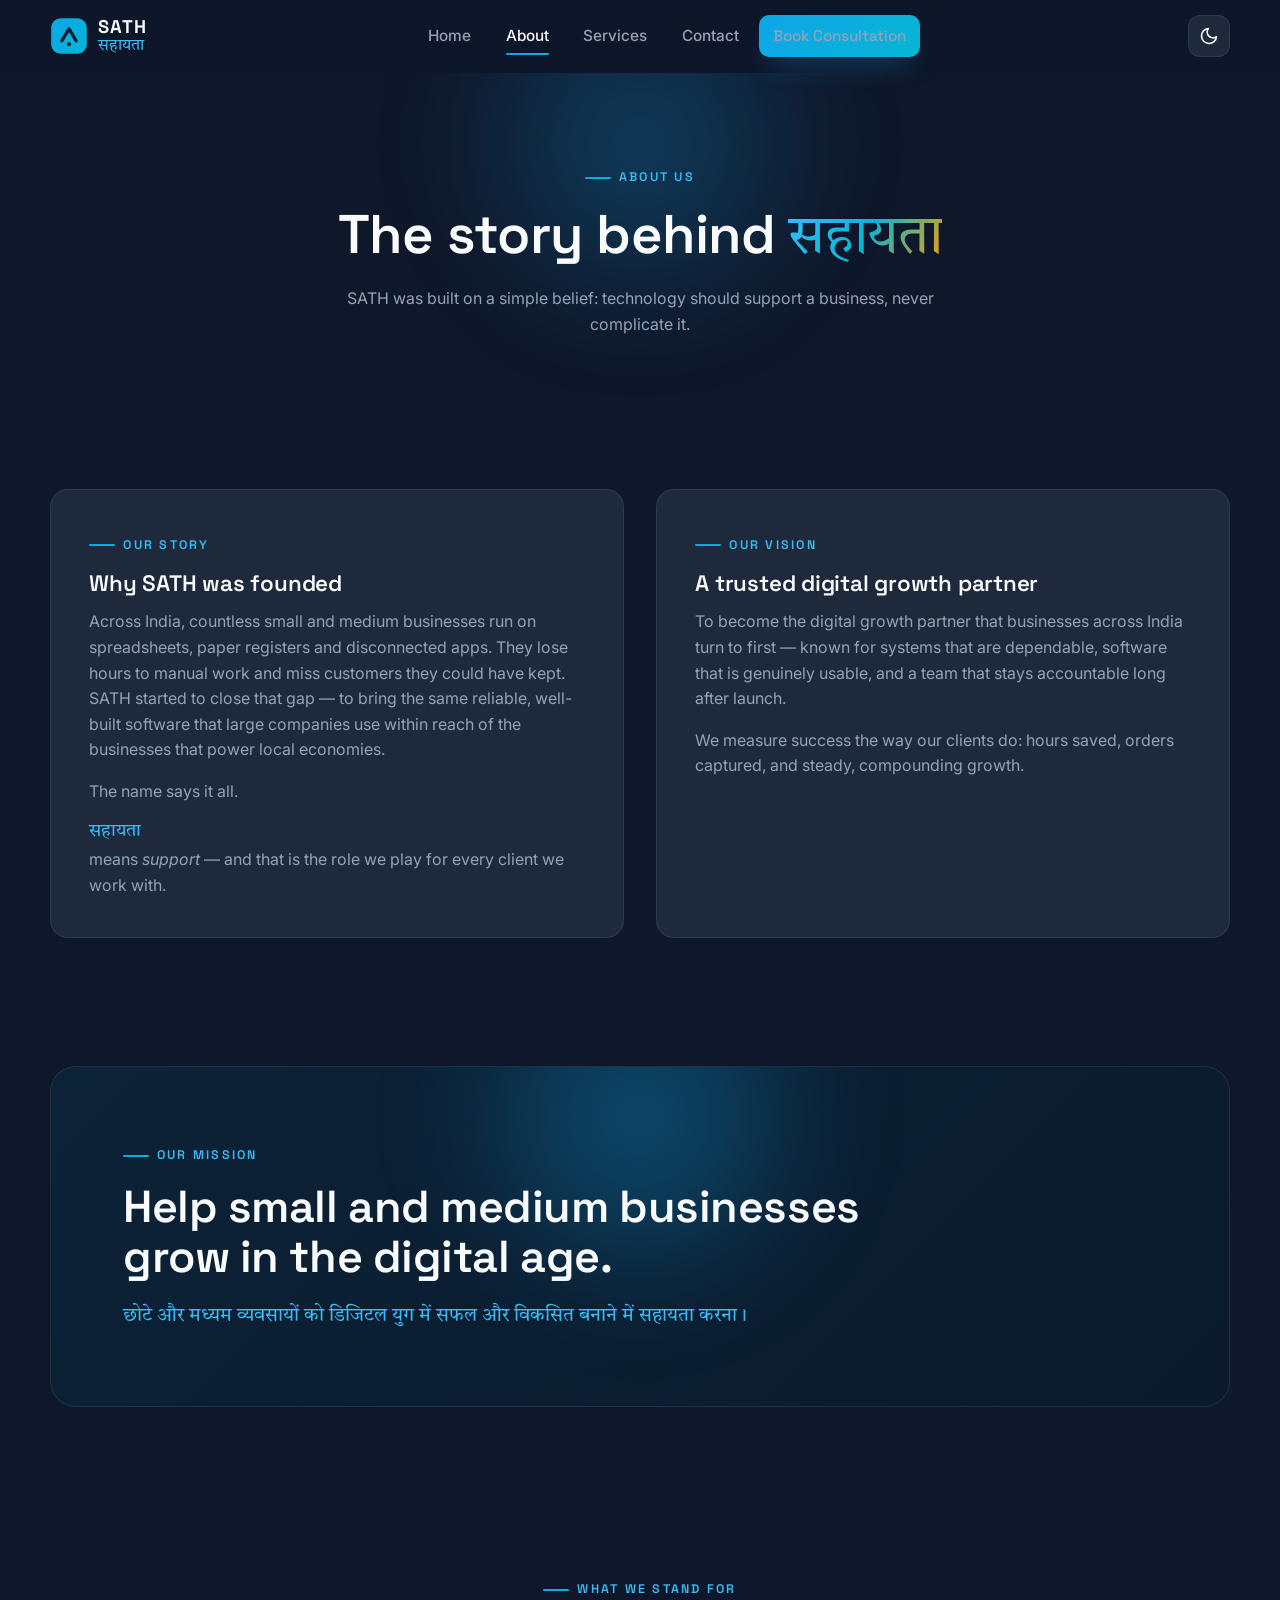
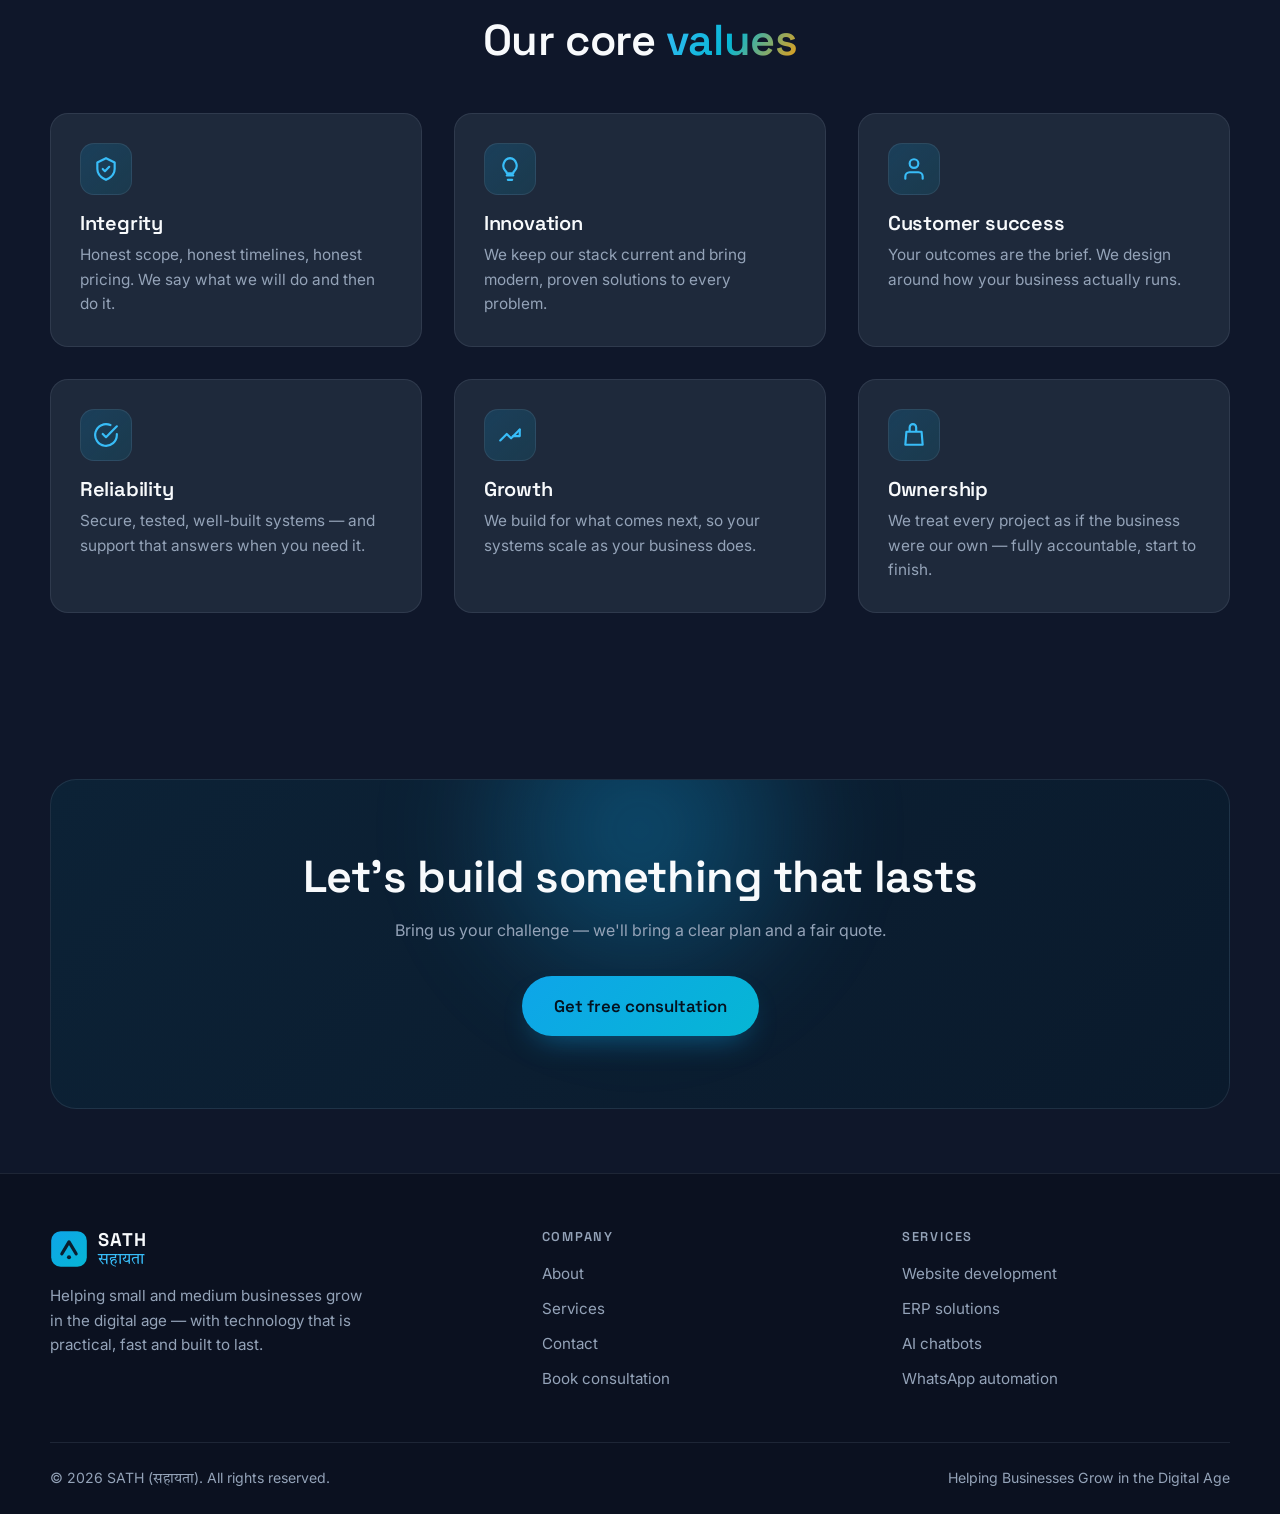
==== about.html @ d61c106b "Add files via upload" ====
<!DOCTYPE html>
<html lang="en">
<head>
  <meta charset="UTF-8" />
  <meta name="viewport" content="width=device-width, initial-scale=1.0" />

  <title>About SATH (सहायता) — Our Story, Vision & Values</title>
  <meta name="description" content="The story behind SATH (सहायता): our vision to be a trusted digital growth partner for businesses, our mission, and the core values that guide every project." />
  <meta name="keywords" content="about SATH, digital transformation India, business growth partner, ERP company, सहायता" />
  <meta name="theme-color" content="#0F172A" />
  <link rel="canonical" href="https://example.com/about.html" />

  <meta property="og:type" content="website" />
  <meta property="og:title" content="About SATH (सहायता)" />
  <meta property="og:description" content="Our story, vision, mission and values — a trusted digital growth partner for businesses." />
  <meta property="og:image" content="assets/images/og-cover.jpg" />
  <meta name="twitter:card" content="summary_large_image" />

  <link rel="icon" type="image/svg+xml" href="assets/icons/favicon.svg" />
  <link rel="preconnect" href="https://fonts.googleapis.com" />
  <link rel="preconnect" href="https://fonts.gstatic.com" crossorigin />
  <link href="https://fonts.googleapis.com/css2?family=Space+Grotesk:wght@500;600;700&family=Inter:wght@400;500;600&family=Tiro+Devanagari+Hindi&display=swap" rel="stylesheet" />
  <link rel="stylesheet" href="css/style.css" />
</head>
<body>

  <div class="loader" aria-hidden="true">
    <div class="loader__mark"><div class="loader__ring"></div><div class="loader__word deva">सहायता</div></div>
  </div>

  <header class="nav">
    <div class="container nav__inner">
      <a class="brand" href="index.html" aria-label="SATH home">
        <img class="brand__mark" src="assets/icons/favicon.svg" alt="" width="38" height="38" />
        <span class="brand__text"><span class="brand__en">SATH</span><span class="brand__hi deva">सहायता</span></span>
      </a>
      <nav class="nav__links" aria-label="Primary">
        <a href="index.html">Home</a>
        <a href="about.html" class="active">About</a>
        <a href="services.html">Services</a>
        <a href="contact.html">Contact</a>
        <a href="contact.html" class="btn btn--primary">Book Consultation</a>
      </nav>
      <div class="nav__actions">
        <button class="theme-toggle" aria-label="Toggle dark and light mode">
          <svg class="icon-moon" viewBox="0 0 24 24" fill="none" stroke="currentColor" stroke-width="2" stroke-linecap="round" stroke-linejoin="round"><path d="M21 12.79A9 9 0 1 1 11.21 3 7 7 0 0 0 21 12.79z"/></svg>
          <svg class="icon-sun" viewBox="0 0 24 24" fill="none" stroke="currentColor" stroke-width="2" stroke-linecap="round" stroke-linejoin="round"><circle cx="12" cy="12" r="5"/><path d="M12 1v2M12 21v2M4.22 4.22l1.42 1.42M18.36 18.36l1.42 1.42M1 12h2M21 12h2M4.22 19.78l1.42-1.42M18.36 5.64l1.42-1.42"/></svg>
        </button>
        <button class="hamburger" aria-label="Open menu" aria-expanded="false"><span></span></button>
      </div>
    </div>
  </header>

  <main>
    <!-- Page hero -->
    <section class="page-hero">
      <div class="container">
        <span class="eyebrow" style="justify-content:center;">About us</span>
        <h1>The story behind <span class="grad-text deva">सहायता</span></h1>
        <p>SATH was built on a simple belief: technology should support a business, never complicate it.</p>
      </div>
    </section>

    <!-- Company story -->
    <section class="section section--tight">
      <div class="container">
        <div class="split">
          <div class="panel reveal">
            <span class="eyebrow">Our story</span>
            <h3>Why SATH was founded</h3>
            <p>Across India, countless small and medium businesses run on spreadsheets, paper registers and disconnected apps. They lose hours to manual work and miss customers they could have kept. SATH started to close that gap — to bring the same reliable, well-built software that large companies use within reach of the businesses that power local economies.</p>
            <p style="margin-top: 1rem;">The name says it all. <span class="deva" style="color:var(--secondary);">सहायता</span> means <em>support</em> — and that is the role we play for every client we work with.</p>
          </div>
          <div class="panel reveal" data-delay="1">
            <span class="eyebrow">Our vision</span>
            <h3>A trusted digital growth partner</h3>
            <p>To become the digital growth partner that businesses across India turn to first — known for systems that are dependable, software that is genuinely usable, and a team that stays accountable long after launch.</p>
            <p style="margin-top: 1rem;">We measure success the way our clients do: hours saved, orders captured, and steady, compounding growth.</p>
          </div>
        </div>
      </div>
    </section>

    <!-- Mission -->
    <section class="section section--tight">
      <div class="container">
        <div class="cta-band reveal" style="text-align:left;">
          <span class="eyebrow">Our mission</span>
          <h2 style="max-width: 760px;">Help small and medium businesses grow in the digital age.</h2>
          <p class="deva" style="margin: 1.2rem 0 0; max-width: 760px; color: var(--secondary); font-size: 1.2rem; line-height: 1.7;">छोटे और मध्यम व्यवसायों को डिजिटल युग में सफल और विकसित बनाने में सहायता करना।</p>
        </div>
      </div>
    </section>

    <!-- Core values -->
    <section class="section">
      <div class="container">
        <div class="section-head center reveal">
          <span class="eyebrow">What we stand for</span>
          <h2>Our core <span class="grad-text">values</span></h2>
        </div>
        <div class="grid grid--3">
          <div class="card reveal">
            <div class="card__icon"><svg viewBox="0 0 24 24" fill="none" stroke-width="2" stroke-linecap="round" stroke-linejoin="round"><path d="M12 2l8 4v6c0 5-3.5 8-8 10-4.5-2-8-5-8-10V6l8-4z"/><path d="M9 12l2 2 4-4"/></svg></div>
            <h3>Integrity</h3><p>Honest scope, honest timelines, honest pricing. We say what we will do and then do it.</p>
          </div>
          <div class="card reveal" data-delay="1">
            <div class="card__icon"><svg viewBox="0 0 24 24" fill="none" stroke-width="2" stroke-linecap="round" stroke-linejoin="round"><path d="M9 18h6M10 22h4M12 2a7 7 0 0 0-4 12c.7.6 1 1.3 1 2h6c0-.7.3-1.4 1-2a7 7 0 0 0-4-12z"/></svg></div>
            <h3>Innovation</h3><p>We keep our stack current and bring modern, proven solutions to every problem.</p>
          </div>
          <div class="card reveal" data-delay="2">
            <div class="card__icon"><svg viewBox="0 0 24 24" fill="none" stroke-width="2" stroke-linecap="round" stroke-linejoin="round"><path d="M20 21v-2a4 4 0 0 0-4-4H8a4 4 0 0 0-4 4v2"/><circle cx="12" cy="7" r="4"/></svg></div>
            <h3>Customer success</h3><p>Your outcomes are the brief. We design around how your business actually runs.</p>
          </div>
          <div class="card reveal">
            <div class="card__icon"><svg viewBox="0 0 24 24" fill="none" stroke-width="2" stroke-linecap="round" stroke-linejoin="round"><path d="M22 11.08V12a10 10 0 1 1-5.93-9.14"/><path d="M22 4 12 14.01l-3-3"/></svg></div>
            <h3>Reliability</h3><p>Secure, tested, well-built systems — and support that answers when you need it.</p>
          </div>
          <div class="card reveal" data-delay="1">
            <div class="card__icon"><svg viewBox="0 0 24 24" fill="none" stroke-width="2" stroke-linecap="round" stroke-linejoin="round"><path d="M3 17l6-6 4 4 8-8"/><path d="M21 7v6h-6"/></svg></div>
            <h3>Growth</h3><p>We build for what comes next, so your systems scale as your business does.</p>
          </div>
          <div class="card reveal" data-delay="2">
            <div class="card__icon"><svg viewBox="0 0 24 24" fill="none" stroke-width="2" stroke-linecap="round" stroke-linejoin="round"><path d="M14 9V5a3 3 0 0 0-6 0v4M5 9h14l1 12H4L5 9z"/></svg></div>
            <h3>Ownership</h3><p>We treat every project as if the business were our own — fully accountable, start to finish.</p>
          </div>
        </div>
      </div>
    </section>

    <!-- CTA -->
    <section class="section section--tight">
      <div class="container">
        <div class="cta-band reveal">
          <h2>Let's build something that lasts</h2>
          <p>Bring us your challenge — we'll bring a clear plan and a fair quote.</p>
          <a href="contact.html" class="btn btn--primary btn--lg">Get free consultation</a>
        </div>
      </div>
    </section>
  </main>

  <footer class="footer">
    <div class="container">
      <div class="footer__top">
        <div class="footer__brand">
          <a class="brand" href="index.html" aria-label="SATH home">
            <img class="brand__mark" src="assets/icons/favicon.svg" alt="" width="38" height="38" />
            <span class="brand__text"><span class="brand__en">SATH</span><span class="brand__hi deva">सहायता</span></span>
          </a>
          <p>Helping small and medium businesses grow in the digital age — with technology that is practical, fast and built to last.</p>
        </div>
        <div><h4>Company</h4><ul><li><a href="about.html">About</a></li><li><a href="services.html">Services</a></li><li><a href="contact.html">Contact</a></li><li><a href="contact.html">Book consultation</a></li></ul></div>
        <div><h4>Services</h4><ul><li><a href="services.html">Website development</a></li><li><a href="services.html">ERP solutions</a></li><li><a href="services.html">AI chatbots</a></li><li><a href="services.html">WhatsApp automation</a></li></ul></div>
      </div>
      <div class="footer__bottom">
        <span>© <span data-year>2026</span> SATH (<span class="deva">सहायता</span>). All rights reserved.</span>
        <span>Helping Businesses Grow in the Digital Age</span>
      </div>
    </div>
  </footer>

  <button class="to-top" aria-label="Back to top"><svg viewBox="0 0 24 24" fill="none" stroke="currentColor" stroke-width="2.5" stroke-linecap="round" stroke-linejoin="round"><path d="M12 19V5M5 12l7-7 7 7"/></svg></button>
  <script src="js/script.js"></script>
</body>
</html>
---- css/style.css ----
/* ============================================================
   SATH (सहायता) — Company Website
   Stylesheet: shared across all pages
   Stack: HTML5 + CSS3 + Vanilla JS (no frameworks)
   ============================================================ */

/* -------------------- Design Tokens -------------------- */
:root {
  /* Brand palette (dark is the default theme) */
  --primary:   #0EA5E9;
  --secondary: #38BDF8;
  --accent:    #06B6D4;
  --saffron:   #F59E0B;   /* warm signature accent tied to the सहायता wordmark */

  /* Dark surfaces */
  --bg:     #0F172A;
  --bg-2:   #0B1120;
  --card:   #1E293B;
  --card-2: #243044;
  --text:   #F8FAFC;
  --muted:  #94A3B8;
  --border: rgba(148, 163, 184, .14);
  --glass:  rgba(15, 23, 42, .55);
  --shadow: 0 24px 60px -20px rgba(2, 8, 23, .75);
  --ring:   rgba(14, 165, 233, .45);

  /* Type */
  --font-display: "Space Grotesk", "Segoe UI", system-ui, sans-serif;
  --font-body:    "Inter", "Segoe UI", system-ui, sans-serif;
  --font-deva:    "Tiro Devanagari Hindi", "Noto Sans Devanagari", serif;

  /* Layout */
  --container: 1180px;
  --radius:    18px;
  --radius-sm: 12px;
  --gap:       clamp(1rem, 2.5vw, 2rem);

  --grad: linear-gradient(135deg, var(--primary), var(--accent));
}

/* Light theme overrides */
[data-theme="light"] {
  --bg:     #EEF3F9;
  --bg-2:   #FFFFFF;
  --card:   #FFFFFF;
  --card-2: #F4F8FD;
  --text:   #0B1120;
  --muted:  #4B5A70;
  --border: rgba(15, 23, 42, .10);
  --glass:  rgba(255, 255, 255, .68);
  --shadow: 0 24px 50px -24px rgba(15, 23, 42, .28);
}

/* -------------------- Reset / Base -------------------- */
*, *::before, *::after { box-sizing: border-box; margin: 0; padding: 0; }

html { scroll-behavior: smooth; -webkit-text-size-adjust: 100%; }

body {
  font-family: var(--font-body);
  background: var(--bg);
  color: var(--text);
  line-height: 1.6;
  font-size: 1rem;
  overflow-x: hidden;
  transition: background .4s ease, color .4s ease;
  -webkit-font-smoothing: antialiased;
}

img { max-width: 100%; display: block; }
a { color: inherit; text-decoration: none; }
button { font-family: inherit; cursor: pointer; border: none; background: none; color: inherit; }
ul { list-style: none; }

:focus-visible { outline: 3px solid var(--ring); outline-offset: 3px; border-radius: 6px; }

::selection { background: var(--primary); color: #fff; }

h1, h2, h3, h4 { font-family: var(--font-display); line-height: 1.12; font-weight: 600; letter-spacing: -.01em; }

/* Devanagari wherever the .deva class appears */
.deva { font-family: var(--font-deva); font-weight: 400; }

/* -------------------- Layout helpers -------------------- */
.container { width: min(100% - 2.4rem, var(--container)); margin-inline: auto; }

.section { padding-block: clamp(3.5rem, 8vw, 6.5rem); }
.section--tight { padding-block: clamp(2.5rem, 6vw, 4rem); }

.eyebrow {
  display: inline-flex; align-items: center; gap: .5rem;
  font-family: var(--font-display);
  font-size: .78rem; font-weight: 600; letter-spacing: .18em; text-transform: uppercase;
  color: var(--secondary);
  margin-bottom: 1rem;
}
.eyebrow::before { content: ""; width: 26px; height: 2px; background: var(--grad); border-radius: 2px; }

.section-head { max-width: 640px; margin-bottom: clamp(2rem, 4vw, 3rem); }
.section-head.center { margin-inline: auto; text-align: center; }
.section-head.center .eyebrow { justify-content: center; }
.section-head h2 { font-size: clamp(1.8rem, 4vw, 2.7rem); }
.section-head p { color: var(--muted); margin-top: .9rem; font-size: 1.05rem; }

.grad-text {
  background: linear-gradient(120deg, var(--secondary), var(--accent), var(--saffron));
  -webkit-background-clip: text; background-clip: text; color: transparent;
}

/* -------------------- Buttons -------------------- */
.btn {
  display: inline-flex; align-items: center; justify-content: center; gap: .55rem;
  padding: .85rem 1.6rem; border-radius: 999px;
  font-family: var(--font-display); font-weight: 600; font-size: .98rem;
  transition: transform .25s ease, box-shadow .25s ease, background .25s ease, color .25s ease;
  white-space: nowrap;
}
.btn svg { width: 18px; height: 18px; }
.btn--primary { background: var(--grad); color: #04121f; box-shadow: 0 14px 30px -12px var(--ring); }
.btn--primary:hover { transform: translateY(-3px); box-shadow: 0 20px 40px -12px var(--ring); }
.btn--ghost { border: 1px solid var(--border); background: var(--card); color: var(--text); }
.btn--ghost:hover { border-color: var(--secondary); transform: translateY(-3px); }
.btn--lg { padding: 1.05rem 2rem; font-size: 1.05rem; }
.btn--block { width: 100%; }

/* -------------------- Navbar -------------------- */
.nav {
  position: sticky; top: 0; z-index: 100;
  backdrop-filter: blur(16px); -webkit-backdrop-filter: blur(16px);
  background: var(--glass);
  border-bottom: 1px solid transparent;
  transition: border-color .3s ease, background .3s ease, box-shadow .3s ease;
}
.nav.scrolled { border-color: var(--border); box-shadow: 0 10px 30px -20px rgba(0,0,0,.6); }
.nav__inner { display: flex; align-items: center; justify-content: space-between; height: 72px; }

.brand { display: flex; align-items: center; gap: .65rem; }
.brand__mark { width: 38px; height: 38px; flex: none; }
.brand__text { display: flex; flex-direction: column; line-height: 1; }
.brand__en { font-family: var(--font-display); font-weight: 700; font-size: 1.15rem; letter-spacing: .04em; }
.brand__hi { font-family: var(--font-deva); font-size: 1rem; color: var(--secondary); margin-top: 2px; }

.nav__links { display: flex; align-items: center; gap: .35rem; }
.nav__links a {
  position: relative; padding: .55rem .9rem; border-radius: 10px;
  font-weight: 500; font-size: .96rem; color: var(--muted);
  transition: color .25s ease, background .25s ease;
}
.nav__links a:hover { color: var(--text); }
.nav__links a.active { color: var(--text); }
.nav__links a.active::after {
  content: ""; position: absolute; left: .9rem; right: .9rem; bottom: 2px; height: 2px;
  background: var(--grad); border-radius: 2px;
}

.nav__actions { display: flex; align-items: center; gap: .6rem; }

/* Theme toggle */
.theme-toggle {
  width: 42px; height: 42px; border-radius: 12px; border: 1px solid var(--border);
  display: grid; place-items: center; background: var(--card);
  transition: border-color .25s ease, transform .25s ease;
}
.theme-toggle:hover { border-color: var(--secondary); transform: rotate(-12deg); }
.theme-toggle svg { width: 20px; height: 20px; }
.theme-toggle .icon-sun { display: none; }
[data-theme="light"] .theme-toggle .icon-sun { display: block; }
[data-theme="light"] .theme-toggle .icon-moon { display: none; }

/* Hamburger */
.hamburger { display: none; width: 42px; height: 42px; border-radius: 12px; border: 1px solid var(--border); background: var(--card); place-items: center; }
.hamburger span { display: block; width: 20px; height: 2px; background: var(--text); border-radius: 2px; position: relative; transition: transform .3s ease, opacity .3s ease; }
.hamburger span::before, .hamburger span::after { content: ""; position: absolute; left: 0; width: 20px; height: 2px; background: var(--text); border-radius: 2px; transition: transform .3s ease; }
.hamburger span::before { top: -6px; }
.hamburger span::after  { top:  6px; }
.nav.open .hamburger span { background: transparent; }
.nav.open .hamburger span::before { transform: translateY(6px) rotate(45deg); }
.nav.open .hamburger span::after  { transform: translateY(-6px) rotate(-45deg); }

/* -------------------- Hero -------------------- */
.hero { position: relative; overflow: hidden; padding-block: clamp(4rem, 10vw, 8rem); }
#hero-canvas { position: absolute; inset: 0; width: 100%; height: 100%; z-index: 0; }
.hero__glow { position: absolute; inset: 0; z-index: 0; pointer-events: none; }
.hero__glow::before, .hero__glow::after { content: ""; position: absolute; border-radius: 50%; filter: blur(90px); opacity: .5; }
.hero__glow::before { width: 460px; height: 460px; background: radial-gradient(circle, var(--primary), transparent 65%); top: -140px; right: -90px; }
.hero__glow::after  { width: 420px; height: 420px; background: radial-gradient(circle, var(--accent), transparent 65%); bottom: -160px; left: -110px; }
.hero__inner { position: relative; z-index: 1; max-width: 880px; }

.hero__badge {
  display: inline-flex; align-items: center; gap: .55rem;
  padding: .45rem .9rem; border-radius: 999px;
  border: 1px solid var(--border); background: var(--card);
  font-size: .82rem; font-weight: 500; color: var(--muted); margin-bottom: 1.6rem;
}
.hero__badge .dot { width: 8px; height: 8px; border-radius: 50%; background: var(--saffron); box-shadow: 0 0 0 4px rgba(245,158,11,.18); }

.hero h1 { font-size: clamp(2.3rem, 6vw, 4.2rem); font-weight: 700; }
.hero__sub { color: var(--muted); font-size: clamp(1.05rem, 2vw, 1.3rem); margin-top: 1.4rem; max-width: 640px; }
.hero__hi { font-family: var(--font-deva); color: var(--secondary); margin-top: 1.1rem; font-size: clamp(1rem, 2vw, 1.25rem); max-width: 700px; }
.hero__cta { display: flex; flex-wrap: wrap; gap: 1rem; margin-top: 2.2rem; }

/* Stats strip */
.stats { display: grid; grid-template-columns: repeat(4, 1fr); gap: var(--gap); margin-top: clamp(3rem, 6vw, 4.5rem); position: relative; z-index: 1; }
.stat { padding: 1.4rem 1.2rem; border-radius: var(--radius); border: 1px solid var(--border); background: var(--card); }
.stat__num { font-family: var(--font-display); font-size: clamp(1.8rem, 4vw, 2.6rem); font-weight: 700; background: var(--grad); -webkit-background-clip: text; background-clip: text; color: transparent; }
.stat__label { color: var(--muted); font-size: .9rem; margin-top: .3rem; }

/* -------------------- Generic card grid -------------------- */
.grid { display: grid; gap: var(--gap); }
.grid--3 { grid-template-columns: repeat(3, 1fr); }
.grid--2 { grid-template-columns: repeat(2, 1fr); }

.card {
  position: relative; overflow: hidden;
  padding: 1.8rem; border-radius: var(--radius);
  background: var(--card); border: 1px solid var(--border);
  transition: transform .3s ease, border-color .3s ease, box-shadow .3s ease;
}
.card::after { content: ""; position: absolute; inset: 0; border-radius: inherit; padding: 1px; background: var(--grad); -webkit-mask: linear-gradient(#000 0 0) content-box, linear-gradient(#000 0 0); -webkit-mask-composite: xor; mask-composite: exclude; opacity: 0; transition: opacity .3s ease; pointer-events: none; }
.card:hover { transform: translateY(-6px); box-shadow: var(--shadow); }
.card:hover::after { opacity: 1; }

.card__icon { width: 52px; height: 52px; border-radius: 14px; display: grid; place-items: center; background: linear-gradient(135deg, rgba(14,165,233,.18), rgba(6,182,212,.12)); border: 1px solid var(--border); margin-bottom: 1.1rem; }
.card__icon svg { width: 26px; height: 26px; stroke: var(--secondary); }
.card h3 { font-size: 1.25rem; margin-bottom: .55rem; }
.card p { color: var(--muted); font-size: .96rem; }
.card__list { margin-top: 1rem; display: flex; flex-wrap: wrap; gap: .45rem; }
.card__list li { font-size: .82rem; color: var(--text); background: var(--card-2); border: 1px solid var(--border); padding: .3rem .7rem; border-radius: 999px; }

/* Why-us tile uses a number index */
.tile { padding: 1.6rem; border-radius: var(--radius); background: var(--card); border: 1px solid var(--border); transition: transform .3s ease, border-color .3s ease; }
.tile:hover { transform: translateY(-5px); border-color: var(--secondary); }
.tile__no { font-family: var(--font-display); font-size: .9rem; font-weight: 700; color: var(--saffron); letter-spacing: .1em; }
.tile h3 { font-size: 1.12rem; margin: .5rem 0 .4rem; }
.tile p { color: var(--muted); font-size: .92rem; }

/* -------------------- Founder section -------------------- */
.founder { display: grid; grid-template-columns: 0.85fr 1.15fr; gap: clamp(1.6rem, 4vw, 3.5rem); align-items: center; }
.founder__media { position: relative; }
.founder__photo { width: 100%; border-radius: var(--radius); border: 1px solid var(--border); box-shadow: var(--shadow); aspect-ratio: 3/4; object-fit: cover; object-position: center top; }
.founder__media::before { content: ""; position: absolute; inset: -14px -14px auto auto; width: 120px; height: 120px; border-radius: 20px; background: var(--grad); filter: blur(50px); opacity: .5; z-index: -1; }
.founder__chip { position: absolute; left: 1rem; bottom: 1rem; right: 1rem; backdrop-filter: blur(12px); -webkit-backdrop-filter: blur(12px); background: var(--glass); border: 1px solid var(--border); border-radius: 14px; padding: .85rem 1rem; }
.founder__chip strong { display: block; font-family: var(--font-display); }
.founder__chip span { color: var(--secondary); font-size: .85rem; }
.founder blockquote { font-size: clamp(1.15rem, 2.2vw, 1.5rem); font-family: var(--font-display); font-weight: 500; line-height: 1.4; margin: 1.4rem 0; }
.founder__sig { font-family: var(--font-deva); color: var(--secondary); font-size: 1.15rem; }

/* -------------------- CTA -------------------- */
.cta-band { position: relative; overflow: hidden; border-radius: calc(var(--radius) + 8px); padding: clamp(2.5rem, 6vw, 4.5rem); text-align: center; background: linear-gradient(135deg, #0c2236, #0a1a2c); border: 1px solid var(--border); }
[data-theme="light"] .cta-band { background: linear-gradient(135deg, #e2effb, #f4f8fd); }
.cta-band::before { content: ""; position: absolute; width: 500px; height: 500px; background: radial-gradient(circle, rgba(14,165,233,.35), transparent 60%); top: -200px; left: 50%; transform: translateX(-50%); filter: blur(40px); }
.cta-band > * { position: relative; z-index: 1; }
.cta-band h2 { font-size: clamp(1.8rem, 4vw, 2.8rem); }
.cta-band p { color: var(--muted); margin: 1rem auto 2rem; max-width: 520px; }

/* -------------------- Process timeline (services page) -------------------- */
.steps { display: grid; grid-template-columns: repeat(4, 1fr); gap: var(--gap); }
.step { padding: 1.5rem; border-radius: var(--radius); background: var(--card); border: 1px solid var(--border); position: relative; }
.step__no { font-family: var(--font-display); font-weight: 700; font-size: 2rem; background: var(--grad); -webkit-background-clip: text; background-clip: text; color: transparent; }
.step h3 { font-size: 1.1rem; margin: .4rem 0; }
.step p { color: var(--muted); font-size: .9rem; }

/* Detailed service block */
.service-detail { padding: clamp(1.6rem, 3vw, 2.6rem); border-radius: var(--radius); background: var(--card); border: 1px solid var(--border); }
.service-detail__head { display: flex; align-items: center; gap: 1rem; margin-bottom: 1.2rem; }
.service-detail h3 { font-size: clamp(1.4rem, 3vw, 1.9rem); }
.service-detail .cols { display: grid; grid-template-columns: 1fr 1fr; gap: 1.6rem; margin-top: 1.2rem; }
.service-detail h4 { font-size: .82rem; letter-spacing: .14em; text-transform: uppercase; color: var(--secondary); margin-bottom: .7rem; }
.service-detail ul.checks li { position: relative; padding-left: 1.6rem; margin-bottom: .55rem; color: var(--muted); }
.service-detail ul.checks li::before { content: ""; position: absolute; left: 0; top: .55em; width: 8px; height: 8px; border-radius: 50%; background: var(--grad); }

/* -------------------- About: values + mission -------------------- */
.split { display: grid; grid-template-columns: 1fr 1fr; gap: var(--gap); align-items: stretch; }
.panel { padding: clamp(1.6rem, 3vw, 2.4rem); border-radius: var(--radius); background: var(--card); border: 1px solid var(--border); }
.panel h3 { font-size: 1.4rem; margin-bottom: .8rem; }
.panel p { color: var(--muted); }
.panel .deva { display: block; margin-top: .8rem; color: var(--secondary); font-size: 1.1rem; line-height: 1.7; }

/* -------------------- Contact -------------------- */
.contact-grid { display: grid; grid-template-columns: 1.15fr .85fr; gap: var(--gap); align-items: start; }
.form { background: var(--card); border: 1px solid var(--border); border-radius: var(--radius); padding: clamp(1.6rem, 3vw, 2.4rem); }
.field { margin-bottom: 1.1rem; }
.field label { display: block; font-size: .85rem; font-weight: 500; margin-bottom: .45rem; color: var(--text); }
.field input, .field select, .field textarea {
  width: 100%; padding: .85rem 1rem; border-radius: var(--radius-sm);
  background: var(--bg-2); border: 1px solid var(--border); color: var(--text);
  font-family: inherit; font-size: .96rem; transition: border-color .2s ease, box-shadow .2s ease;
}
[data-theme="light"] .field input, [data-theme="light"] .field select, [data-theme="light"] .field textarea { background: var(--card-2); }
.field input:focus, .field select:focus, .field textarea:focus { outline: none; border-color: var(--primary); box-shadow: 0 0 0 4px var(--ring); }
.field textarea { resize: vertical; min-height: 120px; }
.field.row { display: grid; grid-template-columns: 1fr 1fr; gap: 1rem; }
.field .err { display: none; color: #fb7185; font-size: .8rem; margin-top: .35rem; }
.field.invalid input, .field.invalid select, .field.invalid textarea { border-color: #fb7185; }
.field.invalid .err { display: block; }
.form__note { font-size: .85rem; color: var(--muted); margin-top: .8rem; }
.form__success { display: none; padding: 1rem 1.2rem; border-radius: var(--radius-sm); background: rgba(16,185,129,.12); border: 1px solid rgba(16,185,129,.4); color: #34d399; font-size: .95rem; margin-bottom: 1.2rem; }
.form__success.show { display: block; }

.contact-aside .contact-card { padding: 1.4rem 1.5rem; border-radius: var(--radius); background: var(--card); border: 1px solid var(--border); margin-bottom: 1rem; display: flex; gap: 1rem; align-items: flex-start; transition: border-color .25s ease, transform .25s ease; }
.contact-aside .contact-card:hover { border-color: var(--secondary); transform: translateY(-3px); }
.contact-aside .contact-card .ci { width: 44px; height: 44px; border-radius: 12px; flex: none; display: grid; place-items: center; background: linear-gradient(135deg, rgba(14,165,233,.18), rgba(6,182,212,.12)); }
.contact-aside .contact-card svg { width: 22px; height: 22px; stroke: var(--secondary); }
.contact-aside .contact-card .label { display: block; font-size: .78rem; color: var(--muted); }
.contact-aside .contact-card .value { display: block; font-weight: 600; font-family: var(--font-display); }
.btn--wa { background: #25D366; color: #04210f; }
.btn--wa:hover { transform: translateY(-3px); box-shadow: 0 16px 30px -12px rgba(37,211,102,.5); }

.socials { display: flex; gap: .6rem; margin-top: 1.2rem; }
.socials a { width: 44px; height: 44px; border-radius: 12px; border: 1px solid var(--border); background: var(--card); display: grid; place-items: center; transition: transform .25s ease, border-color .25s ease; }
.socials a:hover { transform: translateY(-3px); border-color: var(--secondary); }
.socials svg { width: 20px; height: 20px; stroke: var(--secondary); }

/* Page hero (sub-pages) */
.page-hero { position: relative; overflow: hidden; padding-block: clamp(3.5rem, 8vw, 5.5rem); text-align: center; }
.page-hero::before { content: ""; position: absolute; width: 600px; height: 380px; background: radial-gradient(circle, rgba(14,165,233,.28), transparent 60%); top: -120px; left: 50%; transform: translateX(-50%); filter: blur(40px); }
.page-hero > * { position: relative; z-index: 1; }
.page-hero h1 { font-size: clamp(2.1rem, 5vw, 3.4rem); }
.page-hero p { color: var(--muted); max-width: 600px; margin: 1rem auto 0; }

/* -------------------- Footer -------------------- */
.footer { border-top: 1px solid var(--border); padding-block: clamp(2.5rem, 5vw, 3.5rem) 1.5rem; background: var(--bg-2); }
.footer__top { display: grid; grid-template-columns: 1.4fr 1fr 1fr; gap: var(--gap); }
.footer__brand p { color: var(--muted); margin-top: 1rem; max-width: 320px; font-size: .95rem; }
.footer h4 { font-size: .8rem; letter-spacing: .14em; text-transform: uppercase; color: var(--muted); margin-bottom: 1rem; }
.footer ul li { margin-bottom: .6rem; }
.footer ul li a { color: var(--muted); font-size: .95rem; transition: color .2s ease; }
.footer ul li a:hover { color: var(--text); }
.footer__bottom { display: flex; flex-wrap: wrap; gap: 1rem; justify-content: space-between; align-items: center; border-top: 1px solid var(--border); margin-top: 2.5rem; padding-top: 1.5rem; color: var(--muted); font-size: .88rem; }

/* -------------------- Loader -------------------- */
.loader { position: fixed; inset: 0; z-index: 9999; background: var(--bg); display: grid; place-items: center; transition: opacity .5s ease, visibility .5s ease; }
.loader.hidden { opacity: 0; visibility: hidden; }
.loader__mark { display: flex; flex-direction: column; align-items: center; gap: 1rem; }
.loader__ring { width: 54px; height: 54px; border-radius: 50%; border: 3px solid var(--border); border-top-color: var(--primary); animation: spin .8s linear infinite; }
.loader__word { font-family: var(--font-deva); color: var(--secondary); letter-spacing: .05em; }
@keyframes spin { to { transform: rotate(360deg); } }

/* -------------------- Back to top -------------------- */
.to-top { position: fixed; right: 1.4rem; bottom: 1.4rem; z-index: 90; width: 48px; height: 48px; border-radius: 14px; display: grid; place-items: center; background: var(--grad); color: #04121f; box-shadow: var(--shadow); opacity: 0; transform: translateY(20px); pointer-events: none; transition: opacity .3s ease, transform .3s ease; }
.to-top.show { opacity: 1; transform: translateY(0); pointer-events: auto; }
.to-top svg { width: 22px; height: 22px; }

/* -------------------- Scroll reveal -------------------- */
.reveal { opacity: 0; transform: translateY(28px); transition: opacity .7s cubic-bezier(.16,1,.3,1), transform .7s cubic-bezier(.16,1,.3,1); }
.reveal.in { opacity: 1; transform: none; }
.reveal[data-delay="1"] { transition-delay: .08s; }
.reveal[data-delay="2"] { transition-delay: .16s; }
.reveal[data-delay="3"] { transition-delay: .24s; }

/* -------------------- Responsive -------------------- */
@media (max-width: 980px) {
  .grid--3 { grid-template-columns: repeat(2, 1fr); }
  .steps { grid-template-columns: repeat(2, 1fr); }
  .stats { grid-template-columns: repeat(2, 1fr); }
  .founder { grid-template-columns: 1fr; }
  .founder__media { max-width: 420px; margin-inline: auto; }
  .contact-grid { grid-template-columns: 1fr; }
  .footer__top { grid-template-columns: 1fr 1fr; }
}

@media (max-width: 720px) {
  .hamburger { display: grid; }
  .nav__links {
    position: fixed; inset: 72px 0 auto 0;
    flex-direction: column; align-items: stretch; gap: 0;
    background: var(--bg); border-bottom: 1px solid var(--border);
    padding: .6rem 1.2rem 1.4rem;
    transform: translateY(-130%); transition: transform .35s cubic-bezier(.16,1,.3,1);
    box-shadow: var(--shadow);
  }
  .nav.open .nav__links { transform: translateY(0); }
  .nav__links a { padding: .9rem .6rem; font-size: 1.05rem; }
  .nav__links a.active::after { display: none; }
  .nav__links .btn { margin-top: .6rem; }
  .grid--3, .grid--2, .split, .service-detail .cols, .steps { grid-template-columns: 1fr; }
  .field.row { grid-template-columns: 1fr; }
  .footer__top { grid-template-columns: 1fr; }
  .stats { grid-template-columns: 1fr 1fr; }
}

/* -------------------- Reduced motion -------------------- */
@media (prefers-reduced-motion: reduce) {
  * { animation-duration: .001ms !important; animation-iteration-count: 1 !important; transition-duration: .001ms !important; scroll-behavior: auto !important; }
  .reveal { opacity: 1; transform: none; }
}
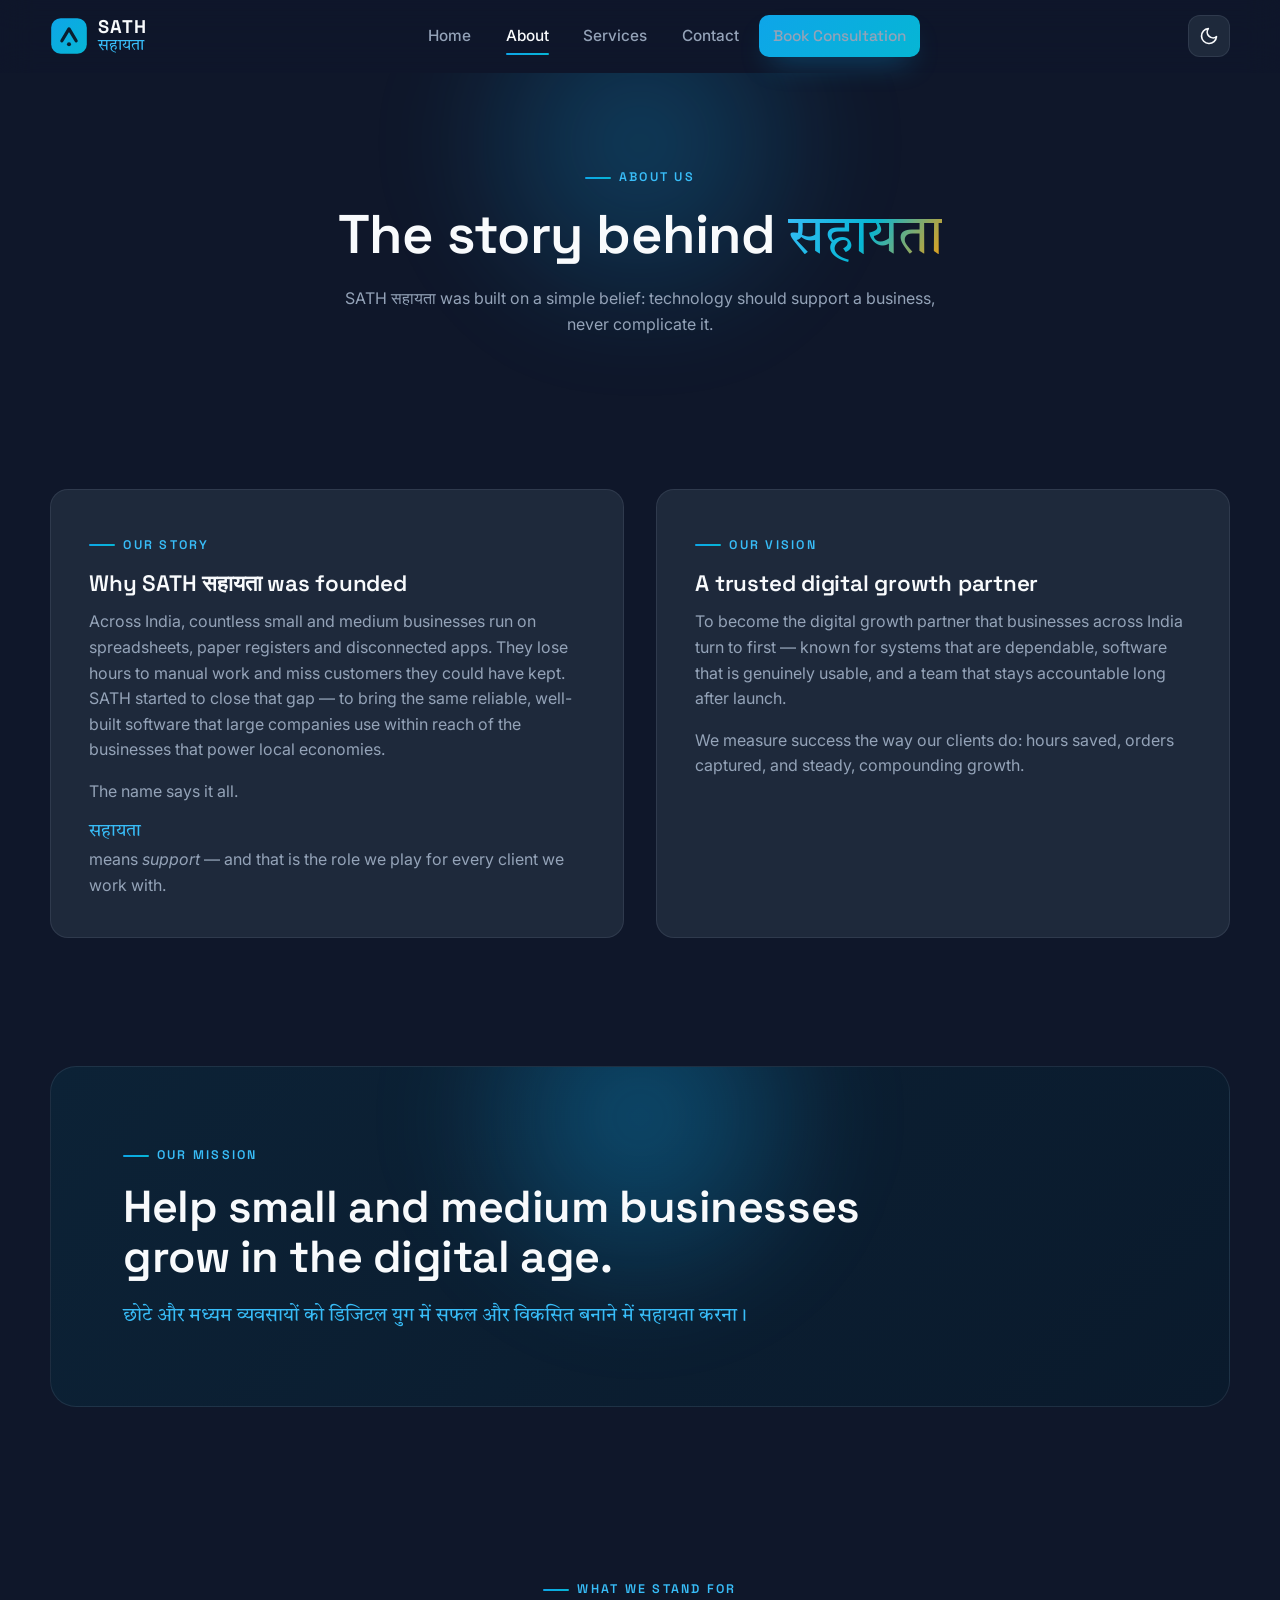
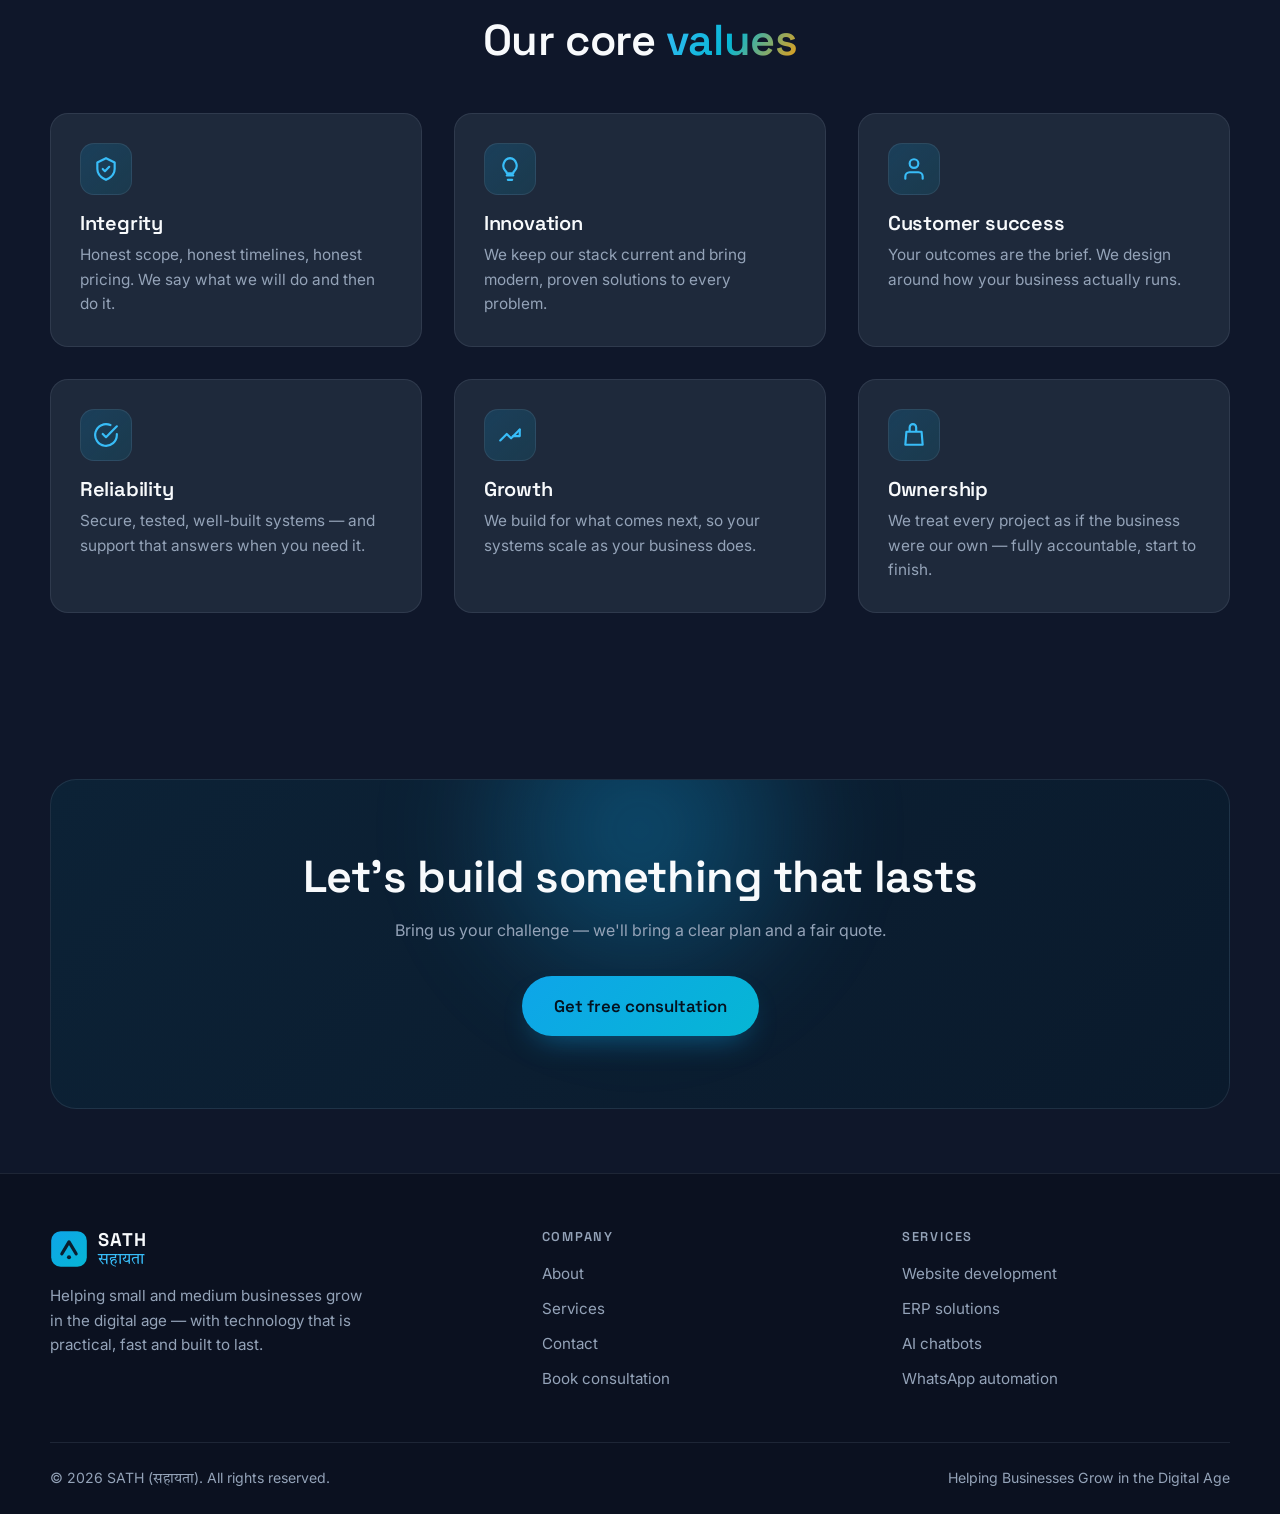
==== commit 7978202f: "Update company name to include 'सहायता'" ====
--- a/about.html
+++ b/about.html
@@ -57,7 +57,7 @@
       <div class="container">
         <span class="eyebrow" style="justify-content:center;">About us</span>
         <h1>The story behind <span class="grad-text deva">सहायता</span></h1>
-        <p>SATH was built on a simple belief: technology should support a business, never complicate it.</p>
+        <p>SATH सहायता was built on a simple belief: technology should support a business, never complicate it.</p>
       </div>
     </section>
 
@@ -67,7 +67,7 @@
         <div class="split">
           <div class="panel reveal">
             <span class="eyebrow">Our story</span>
-            <h3>Why SATH was founded</h3>
+            <h3>Why SATH सहायता was founded</h3>
             <p>Across India, countless small and medium businesses run on spreadsheets, paper registers and disconnected apps. They lose hours to manual work and miss customers they could have kept. SATH started to close that gap — to bring the same reliable, well-built software that large companies use within reach of the businesses that power local economies.</p>
             <p style="margin-top: 1rem;">The name says it all. <span class="deva" style="color:var(--secondary);">सहायता</span> means <em>support</em> — and that is the role we play for every client we work with.</p>
           </div>
